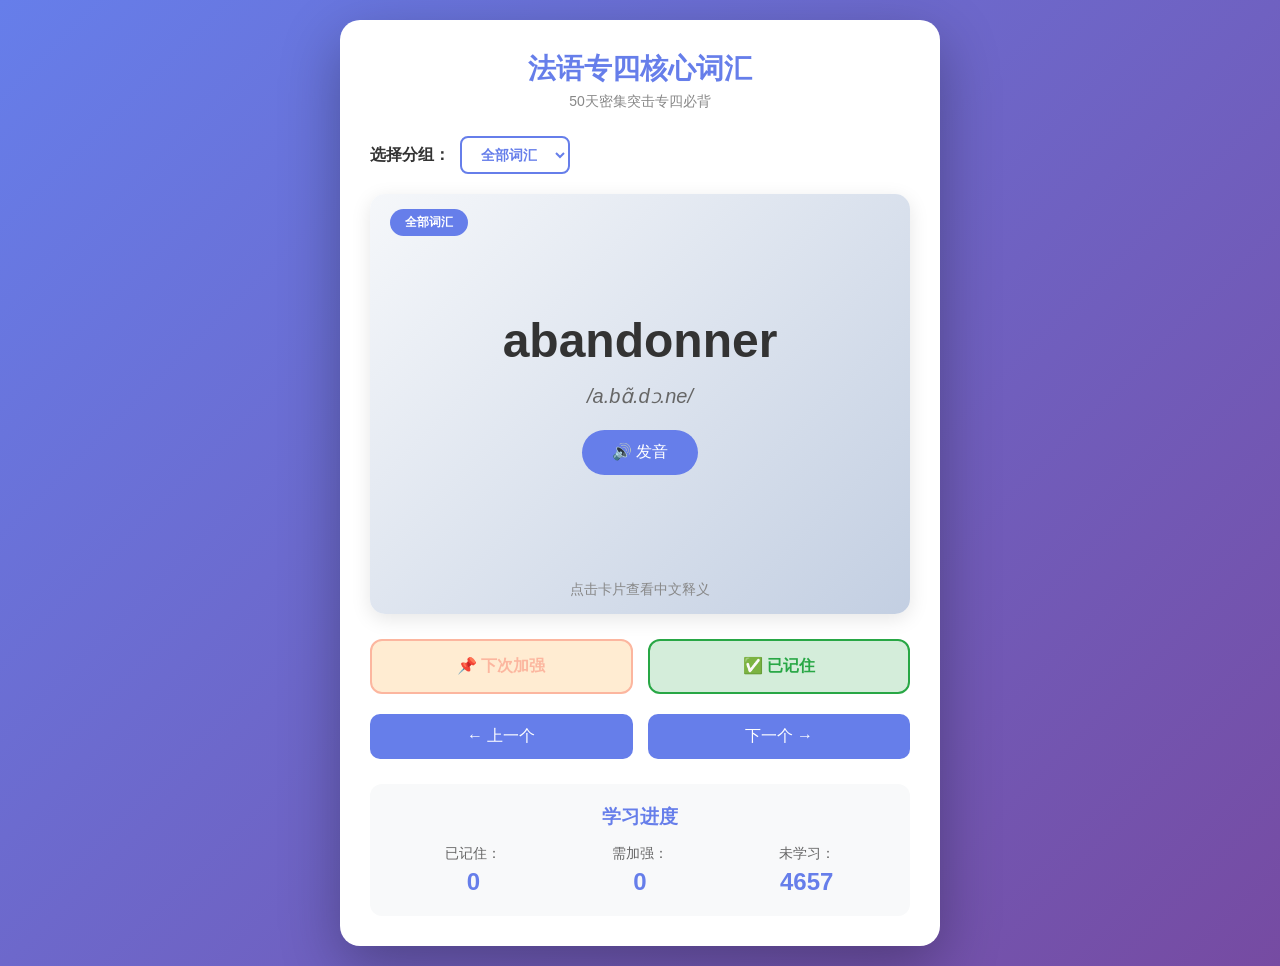
==== index.html @ 76c8d55d "feat: 法语专四核心词汇背诵网页 - 4657词/50天/Jour分组/翻转卡片/发音/固定搭配" ====
<!DOCTYPE html>
<html lang="zh-CN">
<head>
  <meta charset="UTF-8">
  <meta name="viewport" content="width=device-width, initial-scale=1.0">
  <title>法语专四核心词汇背诵</title>
  <link rel="stylesheet" href="style.css">
</head>
<body>
  <div class="container">
    <header>
      <h1>法语专四核心词汇</h1>
      <p class="subtitle">50天密集突击专四必背</p>
    </header>

    <div class="controls">
      <div class="group-selector">
        <label for="groupSelect">选择分组：</label>
        <select id="groupSelect">
          <option value="all">全部词汇</option>
          <option value="Jour 1">Jour 1</option>
          <option value="Jour 2">Jour 2</option>
          <option value="Jour 3">Jour 3</option>
          <option value="Jour 4">Jour 4</option>
          <option value="Jour 5">Jour 5</option>
          <option value="Jour 6">Jour 6</option>
          <option value="Jour 7">Jour 7</option>
          <option value="Jour 8">Jour 8</option>
          <option value="Jour 9">Jour 9</option>
          <option value="Jour 10">Jour 10</option>
          <option value="Jour 11">Jour 11</option>
          <option value="Jour 12">Jour 12</option>
          <option value="Jour 13">Jour 13</option>
          <option value="Jour 14">Jour 14</option>
          <option value="Jour 15">Jour 15</option>
          <option value="Jour 16">Jour 16</option>
          <option value="Jour 17">Jour 17</option>
          <option value="Jour 18">Jour 18</option>
          <option value="Jour 19">Jour 19</option>
          <option value="Jour 20">Jour 20</option>
          <option value="Jour 21">Jour 21</option>
          <option value="Jour 22">Jour 22</option>
          <option value="Jour 23">Jour 23</option>
          <option value="Jour 24">Jour 24</option>
          <option value="Jour 25">Jour 25</option>
          <option value="Jour 26">Jour 26</option>
          <option value="Jour 27">Jour 27</option>
          <option value="Jour 28">Jour 28</option>
          <option value="Jour 29">Jour 29</option>
          <option value="Jour 30">Jour 30</option>
          <option value="Jour 31">Jour 31</option>
          <option value="Jour 32">Jour 32</option>
          <option value="Jour 33">Jour 33</option>
          <option value="Jour 34">Jour 34</option>
          <option value="Jour 35">Jour 35</option>
          <option value="Jour 36">Jour 36</option>
          <option value="Jour 37">Jour 37</option>
          <option value="Jour 38">Jour 38</option>
          <option value="Jour 39">Jour 39</option>
          <option value="Jour 40">Jour 40</option>
          <option value="Jour 41">Jour 41</option>
          <option value="Jour 42">Jour 42</option>
          <option value="Jour 43">Jour 43</option>
          <option value="Jour 44">Jour 44</option>
          <option value="Jour 45">Jour 45</option>
          <option value="Jour 46">Jour 46</option>
          <option value="Jour 47">Jour 47</option>
          <option value="Jour 48">Jour 48</option>
          <option value="Jour 49">Jour 49</option>
          <option value="Jour 50">Jour 50</option>
        </select>
      </div>
    </div>

    <div class="flashcard-container">
      <div class="flashcard" id="flashcard">
        <div class="flashcard-front">
          <div class="word-group" id="wordGroup"></div>
          <div class="word-french" id="wordFrench"></div>
          <div class="word-phonetic" id="wordPhonetic"></div>
          <button class="pronounce-btn" id="pronounceBtn">
            🔊 发音
          </button>
          <div class="hint">点击卡片查看中文释义</div>
        </div>
        <div class="flashcard-back">
          <div class="word-chinese" id="wordChinese"></div>
          <div class="word-french-back" id="wordFrenchBack"></div>
          <div class="collocations-section" id="collocationsSection">
            <div class="collocations-title">📖 固定搭配</div>
            <div class="collocations-list" id="collocationsList"></div>
          </div>
          <div class="hint">点击卡片返回</div>
        </div>
      </div>
    </div>

    <div class="feedback-buttons">
      <button class="btn-strengthen" id="strengthenBtn">
        📌 下次加强
      </button>
      <button class="btn-remembered" id="rememberedBtn">
        ✅ 已记住
      </button>
    </div>

    <div class="navigation">
      <button class="nav-btn" id="prevBtn">← 上一个</button>
      <button class="nav-btn" id="nextBtn">下一个 →</button>
    </div>

    <div class="progress-section">
      <h3>学习进度</h3>
      <div class="progress-stats">
        <div class="stat-item">
          <span class="stat-label">已记住：</span>
          <span class="stat-value" id="rememberedCount">0</span>
        </div>
        <div class="stat-item">
          <span class="stat-label">需加强：</span>
          <span class="stat-value" id="strengthenCount">0</span>
        </div>
        <div class="stat-item">
          <span class="stat-label">未学习：</span>
          <span class="stat-value" id="unlearnedCount">0</span>
        </div>
      </div>
    </div>
  </div>

  <!-- 祝贺弹窗 -->
  <div class="congrats-overlay" id="congratsOverlay">
    <div class="congrats-card" id="congratsCard">
      <div class="congrats-emoji">🎉</div>
      <div class="congrats-text">恭喜记住这组</div>
      <div class="congrats-sub">再接再厉！</div>
      <button class="congrats-btn" id="congratsDismiss">继续学习 →</button>
    </div>
  </div>

  <script src="fem-lookup.js"></script>
  <script src="vocabulary.js"></script>
  <script src="app.js"></script>
</body>
</html>
---- style.css ----
* {
  margin: 0;
  padding: 0;
  box-sizing: border-box;
}

body {
  font-family: 'Segoe UI', Tahoma, Geneva, Verdana, sans-serif;
  background: linear-gradient(135deg, #667eea 0%, #764ba2 100%);
  min-height: 100vh;
  display: flex;
  justify-content: center;
  align-items: center;
  padding: 20px;
}

.container {
  background: white;
  border-radius: 20px;
  padding: 30px;
  max-width: 600px;
  width: 100%;
  box-shadow: 0 20px 60px rgba(0, 0, 0, 0.3);
}

header {
  text-align: center;
  margin-bottom: 25px;
}

header h1 {
  color: #667eea;
  font-size: 28px;
  margin-bottom: 5px;
}

.subtitle {
  color: #888;
  font-size: 14px;
}

.controls {
  display: flex;
  justify-content: space-between;
  align-items: center;
  margin-bottom: 20px;
  gap: 15px;
  flex-wrap: wrap;
}

.group-selector {
  display: flex;
  align-items: center;
  gap: 10px;
}

.group-selector label {
  font-weight: 600;
  color: #333;
  white-space: nowrap;
}

.group-selector select {
  padding: 8px 15px;
  border: 2px solid #667eea;
  border-radius: 8px;
  font-size: 14px;
  cursor: pointer;
  background: white;
  color: #667eea;
  font-weight: 600;
}

.flashcard-container {
  perspective: 1000px;
  margin-bottom: 25px;
}

.flashcard {
  position: relative;
  width: 100%;
  height: 420px;
  cursor: pointer;
  transform-style: preserve-3d;
  transition: transform 0.6s;
}

.flashcard.flipped {
  transform: rotateY(180deg);
}

.flashcard-front,
.flashcard-back {
  position: absolute;
  width: 100%;
  height: 100%;
  backface-visibility: hidden;
  border-radius: 15px;
  display: flex;
  flex-direction: column;
  justify-content: center;
  align-items: center;
  padding: 30px;
  box-shadow: 0 5px 20px rgba(0, 0, 0, 0.1);
}

.flashcard-front {
  background: linear-gradient(135deg, #f5f7fa 0%, #c3cfe2 100%);
}

.flashcard-back {
  background: linear-gradient(135deg, #ffecd2 0%, #fcb69f 100%);
  transform: rotateY(180deg);
}

.word-group {
  position: absolute;
  top: 15px;
  left: 20px;
  background: #667eea;
  color: white;
  padding: 5px 15px;
  border-radius: 20px;
  font-size: 12px;
  font-weight: 600;
}

.word-french {
  font-size: 48px;
  font-weight: bold;
  color: #333;
  margin-bottom: 15px;
  text-align: center;
}

.word-phonetic {
  font-size: 20px;
  color: #666;
  margin-bottom: 20px;
  font-style: italic;
}

.pronounce-btn {
  background: #667eea;
  color: white;
  border: none;
  padding: 12px 30px;
  border-radius: 25px;
  font-size: 16px;
  cursor: pointer;
  transition: all 0.3s;
  margin-bottom: 20px;
}

.pronounce-btn:hover {
  background: #5568d3;
  transform: translateY(-2px);
  box-shadow: 0 5px 15px rgba(102, 126, 234, 0.4);
}

.hint {
  position: absolute;
  bottom: 15px;
  color: #888;
  font-size: 14px;
}

.word-chinese {
  font-size: 34px;
  color: #333;
  text-align: center;
  margin-bottom: 8px;
  font-weight: bold;
}

.word-french-back {
  font-size: 22px;
  color: #666;
  text-align: center;
  margin-bottom: 12px;
}

.collocations-section {
  width: 100%;
  text-align: left;
  padding: 0 10px;
}

.collocations-title {
  font-size: 14px;
  font-weight: 500;
  color: #777;
  margin-bottom: 8px;
  text-align: center;
}

.collocations-list {
  display: flex;
  flex-direction: column;
  gap: 6px;
}

.collocation-item {
  background: rgba(255, 255, 255, 0.6);
  padding: 8px 14px;
  border-radius: 10px;
  font-size: 15px;
  font-weight: normal;
  color: #333;
  border-left: 3px solid #e67e22;
  line-height: 1.5;
}

.collocation-item .collocation-zh {
  font-weight: normal;
}

.feedback-buttons {
  display: flex;
  gap: 15px;
  margin-bottom: 20px;
}

.btn-strengthen,
.btn-remembered {
  flex: 1;
  padding: 15px;
  border: none;
  border-radius: 12px;
  font-size: 16px;
  font-weight: 600;
  cursor: pointer;
  transition: all 0.3s;
}

.btn-strengthen {
  background: #ffecd2;
  color: #fcb69f;
  border: 2px solid #fcb69f;
}

.btn-strengthen:hover {
  background: #fcb69f;
  color: white;
  transform: translateY(-2px);
}

.btn-remembered {
  background: #d4edda;
  color: #28a745;
  border: 2px solid #28a745;
}

.btn-remembered:hover {
  background: #28a745;
  color: white;
  transform: translateY(-2px);
}

.navigation {
  display: flex;
  gap: 15px;
  margin-bottom: 25px;
}

.nav-btn {
  flex: 1;
  padding: 12px;
  background: #667eea;
  color: white;
  border: none;
  border-radius: 10px;
  font-size: 16px;
  cursor: pointer;
  transition: all 0.3s;
}

.nav-btn:hover {
  background: #5568d3;
  transform: translateY(-2px);
}

.nav-btn:disabled {
  background: #ccc;
  cursor: not-allowed;
  transform: none;
}

.progress-section {
  background: #f8f9fa;
  padding: 20px;
  border-radius: 12px;
}

.progress-section h3 {
  color: #667eea;
  margin-bottom: 15px;
  text-align: center;
}

.progress-stats {
  display: flex;
  justify-content: space-around;
}

.stat-item {
  text-align: center;
}

.stat-label {
  display: block;
  color: #666;
  font-size: 14px;
  margin-bottom: 5px;
}

.stat-value {
  display: block;
  font-size: 24px;
  font-weight: bold;
  color: #667eea;
}

/* ========== 祝贺弹窗 ========== */
.congrats-overlay {
  position: fixed;
  inset: 0;
  background: rgba(0, 0, 0, 0.55);
  display: flex;
  justify-content: center;
  align-items: center;
  z-index: 1000;
  opacity: 0;
  pointer-events: none;
  transition: opacity 0.35s ease;
}

.congrats-overlay.active {
  opacity: 1;
  pointer-events: auto;
}

.congrats-card {
  background: white;
  border-radius: 24px;
  padding: 40px 50px;
  text-align: center;
  box-shadow: 0 20px 60px rgba(0, 0, 0, 0.35);
  transform: translateY(30px) scale(0.9);
  transition: transform 0.4s cubic-bezier(0.34, 1.56, 0.64, 1);
  max-width: 400px;
  width: 90%;
}

.congrats-overlay.active .congrats-card {
  transform: translateY(0) scale(1);
}

.congrats-emoji {
  font-size: 64px;
  margin-bottom: 12px;
  animation: congrats-bounce 0.6s ease infinite alternate;
}

@keyframes congrats-bounce {
  from { transform: translateY(0); }
  to   { transform: translateY(-10px); }
}

.congrats-text {
  font-size: 26px;
  font-weight: 700;
  color: #667eea;
  margin-bottom: 6px;
}

.congrats-sub {
  font-size: 18px;
  color: #888;
  margin-bottom: 24px;
}

.congrats-btn {
  background: linear-gradient(135deg, #667eea, #764ba2);
  color: white;
  border: none;
  border-radius: 30px;
  padding: 12px 40px;
  font-size: 16px;
  font-weight: 600;
  cursor: pointer;
  transition: all 0.3s;
}

.congrats-btn:hover {
  transform: translateY(-2px);
  box-shadow: 0 8px 20px rgba(102, 126, 234, 0.4);
}

@media (max-width: 640px) {
  .container {
    padding: 20px;
  }

  header h1 {
    font-size: 24px;
  }

  .word-french {
    font-size: 36px;
  }

  .word-chinese {
    font-size: 28px;
  }

  .flashcard {
    height: 380px;
  }

  .controls {
    flex-direction: column;
    align-items: stretch;
  }
}
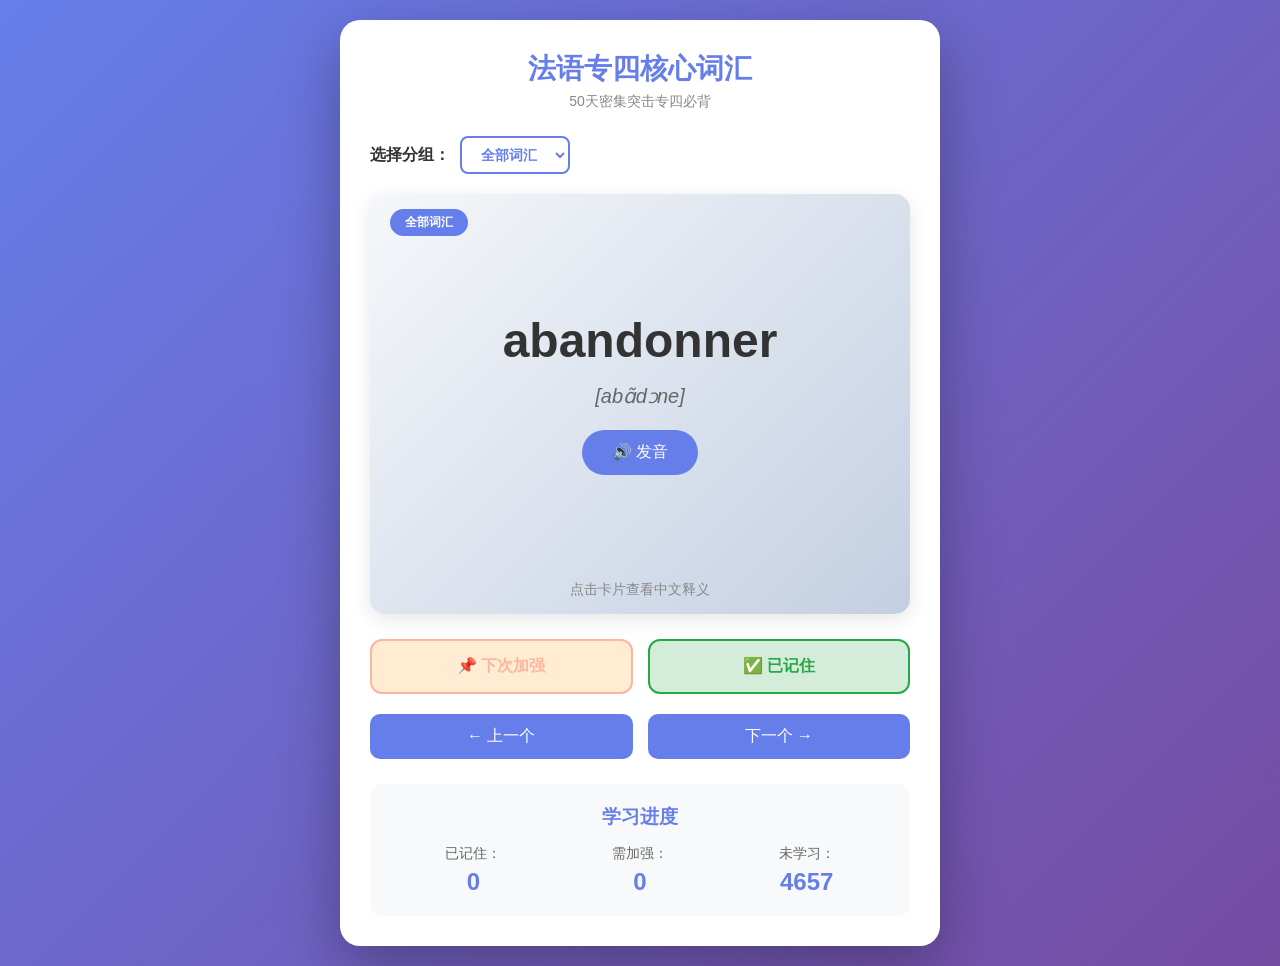
==== commit 523b501a: "fix: 禁用iPhone双击缩放+固定手机页面宽度优化" ====
--- a/index.html
+++ b/index.html
@@ -2,7 +2,7 @@
 <html lang="zh-CN">
 <head>
   <meta charset="UTF-8">
-  <meta name="viewport" content="width=device-width, initial-scale=1.0">
+  <meta name="viewport" content="width=device-width, initial-scale=1.0, maximum-scale=1.0, minimum-scale=1.0, user-scalable=no, viewport-fit=cover">
   <title>法语专四核心词汇背诵</title>
   <link rel="stylesheet" href="style.css">
 </head>
--- a/style.css
+++ b/style.css
@@ -2,6 +2,14 @@
   margin: 0;
   padding: 0;
   box-sizing: border-box;
+  -webkit-tap-highlight-color: transparent;
+  -webkit-touch-callout: none;
+}
+
+html {
+  -webkit-text-size-adjust: 100%;
+  text-size-adjust: 100%;
+  touch-action: manipulation;
 }
 
 body {
@@ -12,6 +20,8 @@
   justify-content: center;
   align-items: center;
   padding: 20px;
+  overflow-x: hidden;
+  overscroll-behavior: none;
 }
 
 .container {
@@ -156,6 +166,13 @@
   background: #5568d3;
   transform: translateY(-2px);
   box-shadow: 0 5px 15px rgba(102, 126, 234, 0.4);
+}
+
+.pronounce-btn:disabled {
+  background: #aab;
+  cursor: not-allowed;
+  transform: none;
+  box-shadow: none;
 }
 
 .hint {
@@ -422,4 +439,33 @@
     flex-direction: column;
     align-items: stretch;
   }
-}
+
+  .container {
+    padding: 16px;
+  }
+
+  .flashcard-front,
+  .flashcard-back {
+    padding: 20px;
+  }
+
+  .word-french {
+    font-size: 32px;
+  }
+
+  .pronounce-btn {
+    padding: 10px 25px;
+    font-size: 15px;
+  }
+
+  .btn-strengthen,
+  .btn-remembered {
+    padding: 13px;
+    font-size: 15px;
+  }
+
+  .nav-btn {
+    padding: 10px;
+    font-size: 15px;
+  }
+}
